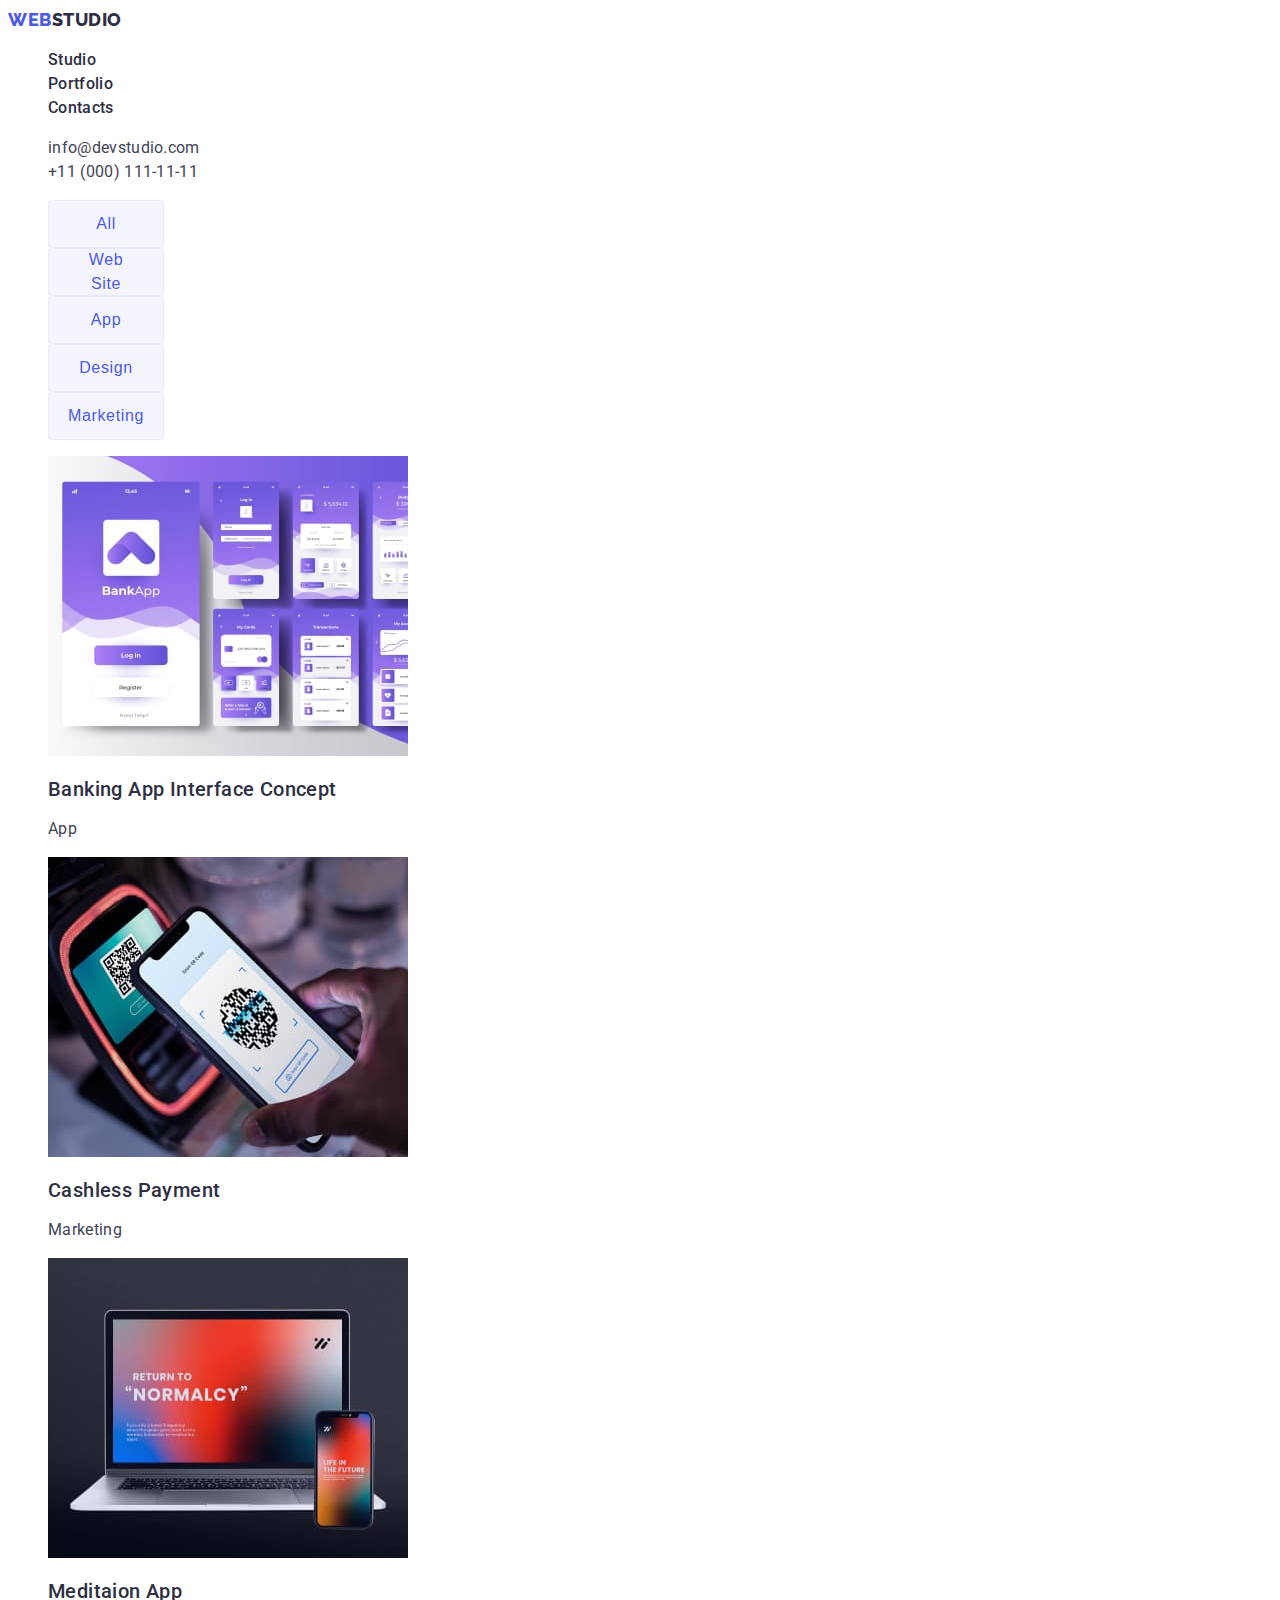
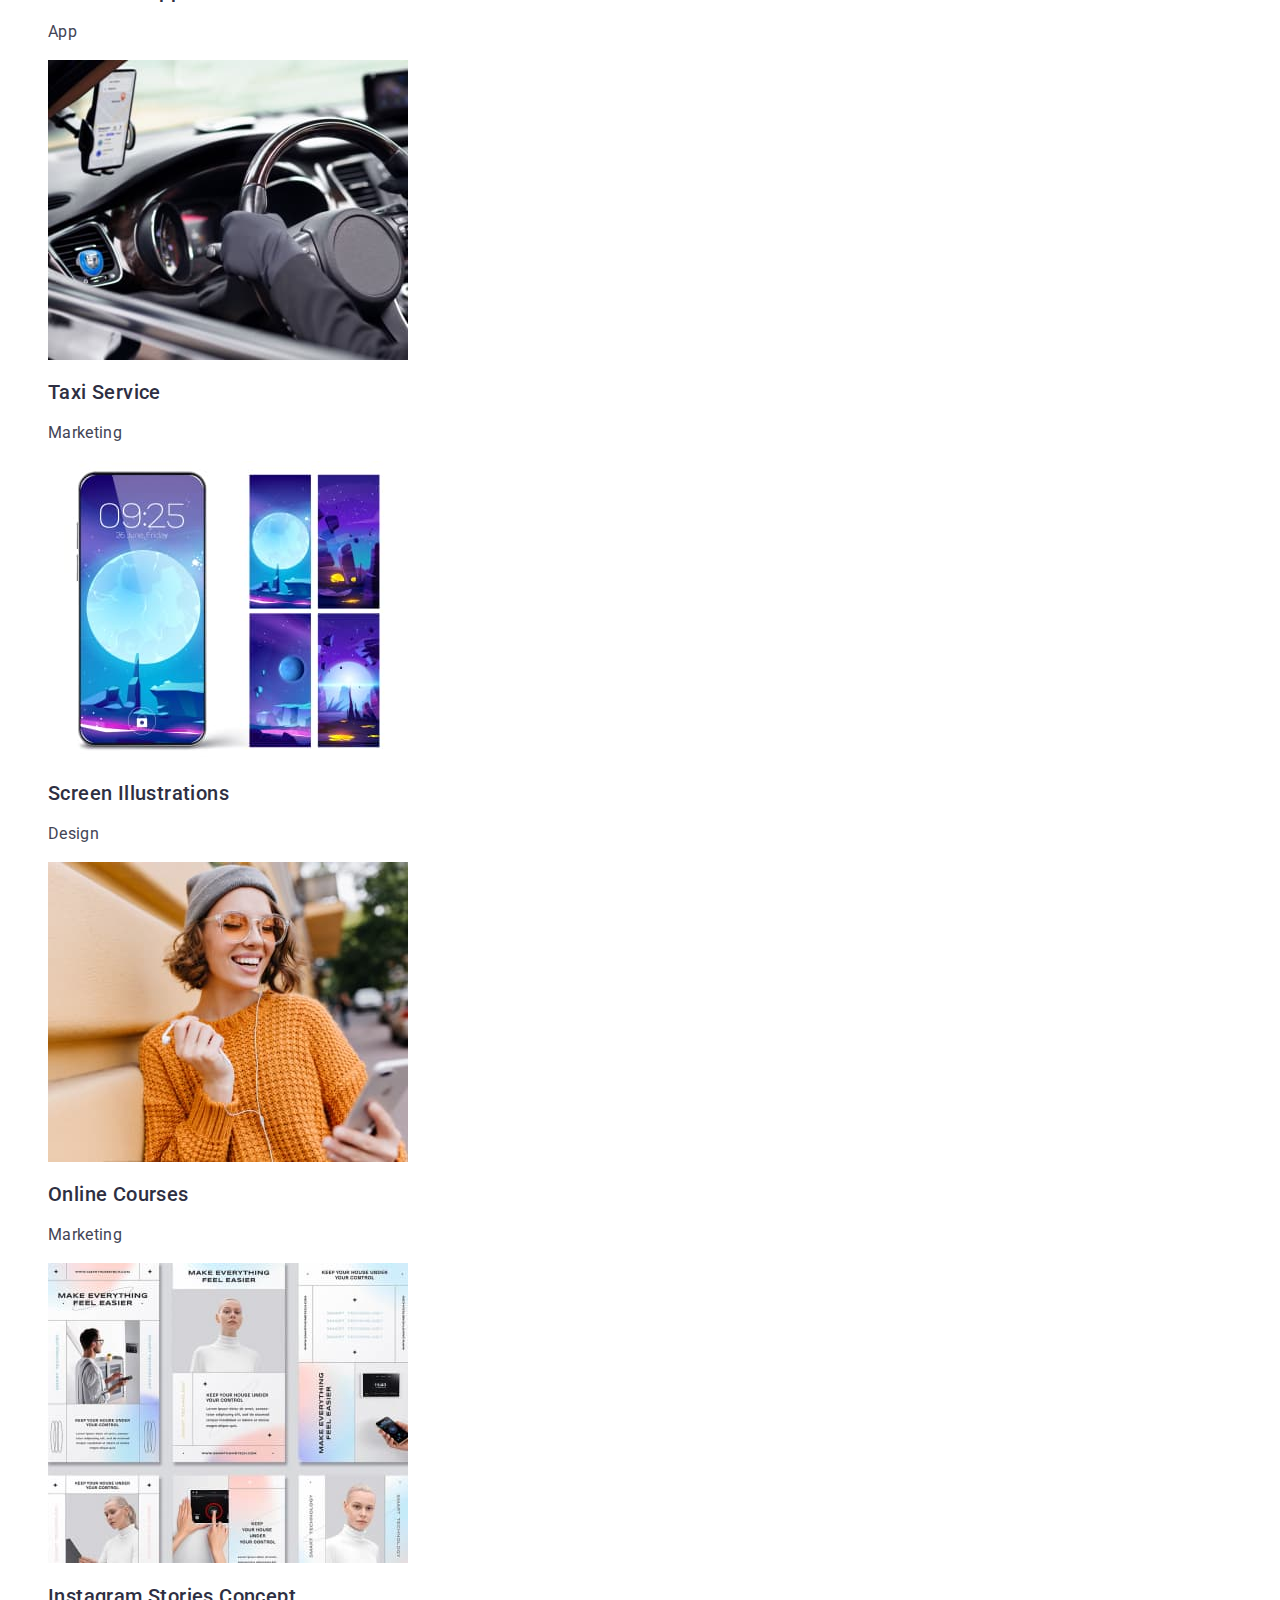
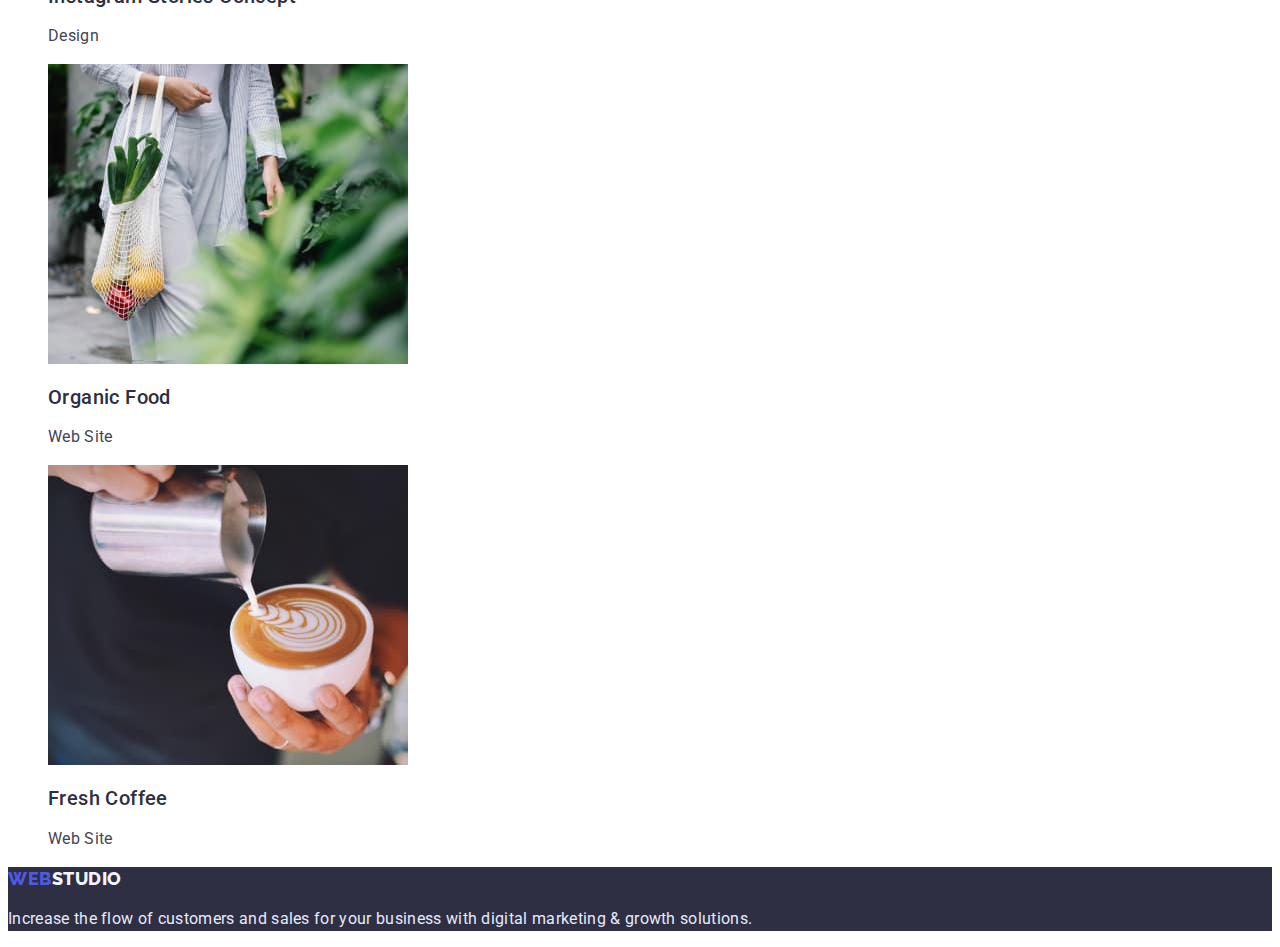
==== portfolio.html @ 29dc8c67 "Initial commit" ====
<!DOCTYPE html>
<html lang="en">
  <head>
    <meta charset="UTF-8" />
    <meta http-equiv="X-UA-Compatible" content="IE=edge" />
    <meta name="viewport" content="width=device-width, initial-scale=1.0" />
    <title>Document</title>
    <link rel="preconnect" href="https://fonts.googleapis.com" />
    <link rel="preconnect" href="https://fonts.gstatic.com" crossorigin />
    <link
      href="https://fonts.googleapis.com/css2?family=Raleway:wght@800&family=Roboto:wght@400;500;700;900&display=swap"
      rel="stylesheet"
    />
    <link rel="stylesheet" href="./css/styles.css" />
  </head>
  <body>
    <header class="header">
      <nav class="navigation">
        <a class="logo link" href="./index.html"
          ><span class="logo-web">Web</span
          ><span class="logo-studio">Studio</span>
        </a>
        <ul class="nav-list list">
          <li class="nav-list-item">
            <a class="nav-link link" href="./index.html">Studio</a>
          </li>
          <li class="nav-list-item">
            <a class="nav-link link" href="./portfolio.html">Portfolio</a>
          </li>
          <li class="nav-list-item">
            <a class="nav-link link" href="">Contacts</a>
          </li>
        </ul>
      </nav>
      <address class="address">
        <ul class="adress-list list">
          <li>
            <a class="adress-list-item link" href="mailto:info@devstudio.com"
              >info@devstudio.com</a
            >
          </li>
          <li>
            <a class="adress-list-item link" href="tel:+110001111111"
              >+11 (000) 111-11-11</a
            >
          </li>
        </ul>
      </address>
    </header>
    <main class="portfolio">
      <section class="portfolio-filters">
        <h1 class="portfolio-filters-title visually-hidden">Filters</h1>
        <ul class="portfolio-filters-list list">
          <li>
            <button class="portfolio-filters-btn" type="button">All</button>
          </li>
          <li>
            <button class="portfolio-filters-btn" type="button">
              Web Site
            </button>
          </li>
          <li>
            <button class="portfolio-filters-btn" type="button">App</button>
          </li>
          <li>
            <button class="portfolio-filters-btn" type="button">Design</button>
          </li>
          <li>
            <button class="portfolio-filters-btn" type="button">
              Marketing
            </button>
          </li>
        </ul>
        <ul class="portfolio-list list">
          <li class="portfolio-filters-item">
            <a class="portfolio-link link" href="">
              <img
                class="portfolio-img"
                src="./images/portfolio-img1.jpg"
                alt="Banking App"
                width="360"
              />
              <h2 class="portfolio-title">Banking App Interface Concept</h2>
              <p class="portfolio-text">App</p>
            </a>
          </li>
          <li class="portfolio-filters-item">
            <a class="portfolio-link link" href="">
              <img
                class="portfolio-img"
                src="./images/portfolio-img2.jpg"
                alt="Cashless Payment"
                width="360"
              />
              <h2 class="portfolio-title">Cashless Payment</h2>
              <p class="portfolio-text">Marketing</p>
            </a>
          </li>
          <li class="portfolio-filters-item">
            <a class="portfolio-link link" href="">
              <img
                class="portfolio-img"
                src="./images/portfolio-img3.jpg"
                alt="Meditaion App"
                width="360"
              />
              <h2 class="portfolio-title">Meditaion App</h2>
              <p class="portfolio-text">App</p>
            </a>
          </li>
          <li class="portfolio-filters-item">
            <a class="portfolio-link link" href="">
              <img
                class="portfolio-img"
                src="./images/portfolio-img4.jpg"
                alt="Taxi Service"
                width="360"
              />
              <h2 class="portfolio-title">Taxi Service</h2>
              <p class="portfolio-text">Marketing</p>
            </a>
          </li>
          <li class="portfolio-filters-item">
            <a class="portfolio-link link" href="">
              <img
                class="portfolio-img"
                src="./images/portfolio-img5.jpg"
                alt="Screen Illustrations"
                width="360"
              />
              <h2 class="portfolio-title">Screen Illustrations</h2>
              <p class="portfolio-text">Design</p>
            </a>
          </li>
          <li class="portfolio-filters-item">
            <a class="portfolio-link link" href="">
              <img
                class="portfolio-img"
                src="./images/portfolio-img6.jpg"
                alt="Online Courses"
                width="360"
              />
              <h2 class="portfolio-title">Online Courses</h2>
              <p class="portfolio-text">Marketing</p>
            </a>
          </li>
          <li class="portfolio-filters-item">
            <a class="portfolio-link link" href="">
              <img
                class="portfolio-img"
                src="./images/portfolio-img7.jpg"
                alt="Instagram Stories Concept"
                width="360"
              />
              <h2 class="portfolio-title">Instagram Stories Concept</h2>
              <p class="portfolio-text">Design</p>
            </a>
          </li>
          <li class="portfolio-filters-item">
            <a class="portfolio-link link" href="">
              <img
                class="portfolio-img"
                src="./images/portfolio-img8.jpg"
                alt="Organic Food"
                width="360"
              />
              <h2 class="portfolio-title">Organic Food</h2>
              <p class="portfolio-text">Web Site</p>
            </a>
          </li>
          <li class="portfolio-filters-item">
            <a class="portfolio-link link" href="">
              <img
                class="portfolio-img"
                src="./images/portfolio-img9.jpg"
                alt="Fresh Coffee"
                width="360"
              />
              <h2 class="portfolio-title">Fresh Coffee</h2>
              <p class="portfolio-text">Web Site</p>
            </a>
          </li>
        </ul>
      </section>
    </main>
    <footer class="footer">
      <a class="logo link" href="./index.html"
        ><span class="logo-web link">Web</span
        ><span class="logo-studio-footer link">Studio</span>
      </a>
      <p class="footer-text">
        Increase the flow of customers and sales for your business with digital
        marketing & growth solutions.
      </p>
    </footer>
  </body>
</html>
---- css/styles.css ----
/* ------------GENERAL STYLES--------------- */

:root {
    --primary-font: 'Roboto', sans-serif;
    --secondary-font: 'Raleway', sans-serif;
    --accent-color:#404BBF ;

}
body {
    font-family: var(--primary-font);
    color: #434455;
}
.list {
    list-style: none;
}

.link {
    text-decoration: none;
}

.visually-hidden {
    position: absolute;
    white-space: nowrap;
    width: 1px;
    height: 1px;
    overflow: hidden;
    border: 0;
    padding: 0;
    clip: rect(0 0 0 0);
    clip-path: inset(50%);
    margin: -1px;
}
.caption {
    font-weight: 700;
        font-size: 36px;
        line-height: 1.11;
        text-align: center;
        letter-spacing: 0.02em;
        text-transform: capitalize;
        color: #2E2F42;
}
/* --------------------HEADER-------------- */
.header {}

.navigation {}

.logo {
    font-family: var(--secondary-font);
        font-weight: 800;
        font-size: 18px;
        line-height: 1.33;
        display: flex;
        align-items: center;
        letter-spacing: 0.03em;
        text-transform: uppercase;
}

.logo-web {
        color: #4D5AE5;
}
.logo-studio {
        color: #2E2F42;
}

.nav-list {}

.nav-link {
        font-weight: 500;
        font-size: 16px;
        line-height: 1.5;
        letter-spacing: 0.02em;
        color: #2E2F42;
}
.nav-link:is(:hover, :focus) {
    color: var(--accent-color);
}

.address{
    font-style: normal;
}

.adress-list-item:is(:hover, :focus) {
    color: var(--accent-color);
}

.adress-list-item {
    font-weight: 400;
        font-size: 16px;
        line-height: 1.5;
        letter-spacing: 0.02em;
        color: #434455;
}

/* -----------------------HERO----------------------- */
.hero {
    background: #2E2F42;
}

.hero-title {
    font-weight: 700;
    font-size: 56px;
    line-height: 1.07;
    text-align: center;
    letter-spacing: 0.02em;
    color: #FFFFFF;
}

.hero-btn {
    border: none;
    font-family: var(--primary-font);
    font-weight: 500;
        font-size: 16px;
        line-height: 1.5;
        display: flex;
        align-items: center;
        letter-spacing: 0.04em;
        color: #FFFFFF;
            background: #4D5AE5;
            box-shadow: 0px 4px 4px rgba(0, 0, 0, 0.15);
            border-radius: 4px;
}
.hero-btn:is(:hover, :focus) {
    background: var(--accent-color);
    box-shadow: 0px 4px 4px rgba(0, 0, 0, 0.15);
    border-radius: 4px;
    cursor: pointer;
}

/* ---------------------------MAIN BODY------------------ */  

.describe {}

.describe-caption {}

.describe-title {
    font-weight: 500;
        font-size: 20px;
        line-height: 1.2;
        letter-spacing: 0.02em;
        color: #2E2F42;
}

.describe-list {}

.describe-list-item {}

.describe-text {
    font-weight: 400;
        font-size: 16px;
        line-height: 1.5;
        letter-spacing: 0.02em;
        color: #434455;
}
.about {}

.about-list {}

.list {}

.about-item {}

.about-img {}

.about-img:is(:hover, :focus) {
    cursor: pointer;
}

.team {}

.team-list {}

.list {}

.team-list-item {}

.team-img {}

.team-name {
    font-weight: 500;
    font-size: 20px;
    line-height: 1.2;
    text-align: center;
    letter-spacing: 0.02em;
    color: #2E2F42;
}

.team-position {
    font-weight: 400;
        font-size: 16px;
        line-height: 1.5;
        text-align: center;
        letter-spacing: 0.02em;
        color: #434455;
}
/* --------------------PORTFOLIO BODY-------------- */
.portfolio {}

.portfolio-filters {}

.portfolio-filters-title {}

.portfolio-filters-list {}

.portfolio-filters-btn {
    font-weight: 500;
        font-size: 16px;
        line-height: 1.5;
        display: flex;
        align-items: center;
        text-align: center;
        letter-spacing: 0.04em;
        color: #4D5AE5;
        display: flex;
            flex-direction: row;
            justify-content: center;
            align-items: center;
            padding: 12px 24px;
            width: 116px;
            height: 48px;
            background: #F4F4FD;
            border: 1px solid #E7E9FC;
            border-radius: 4px;
}
.portfolio-filters-btn:is(:hover, :focus) {
        align-items: flex-start;
        color: #FFFFFF;
        background: var(--accent-color);
        box-shadow: 0px 3px 1px rgba(0, 0, 0, 0.1), 0px 2px 1px rgba(0, 0, 0, 0.08), 0px 2px 2px rgba(0, 0, 0, 0.12);
}
    
.portfolio-list {}

.portfolio-filters-item {}

.portfolio-link {}

.portfolio-img {}

.portfolio-img:is(:hover, :focus) {
    cursor: pointer;
}

.portfolio-title {
    font-weight: 500;
        font-size: 20px;
        line-height: 1.2;
        letter-spacing: 0.02em;
        color: #2E2F42;
}

.portfolio-text {
        font-size: 16px;
        line-height: 1.5;
        letter-spacing: 0.02em;
        color: #434455;
}


/* -----------------FOOTER------------------------ */

.footer {
    background: #2E2F42;
}

.logo-studio-footer {
    color: #F4F4FD;
}

.footer-text {
        font-size: 16px;
        line-height: 1.5;
        letter-spacing: 0.02em;
        color: #E7E9FC;
}
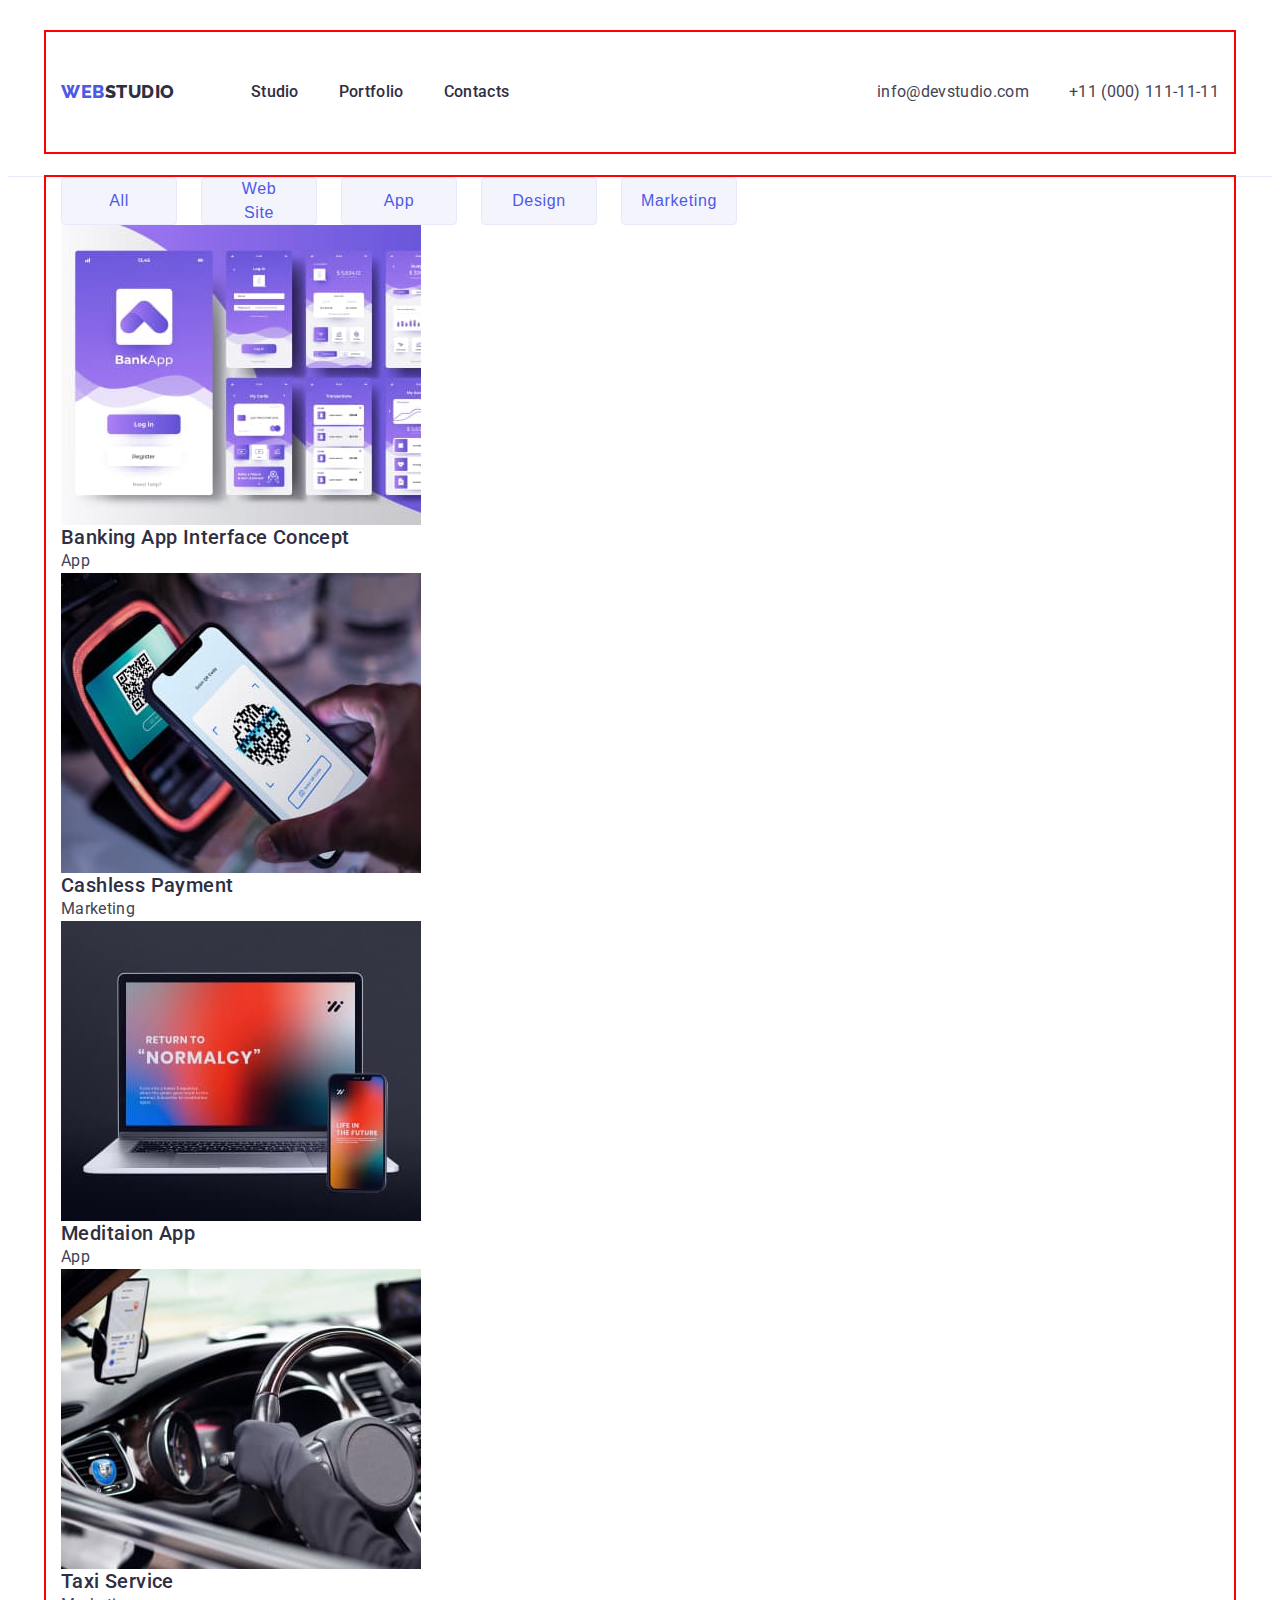
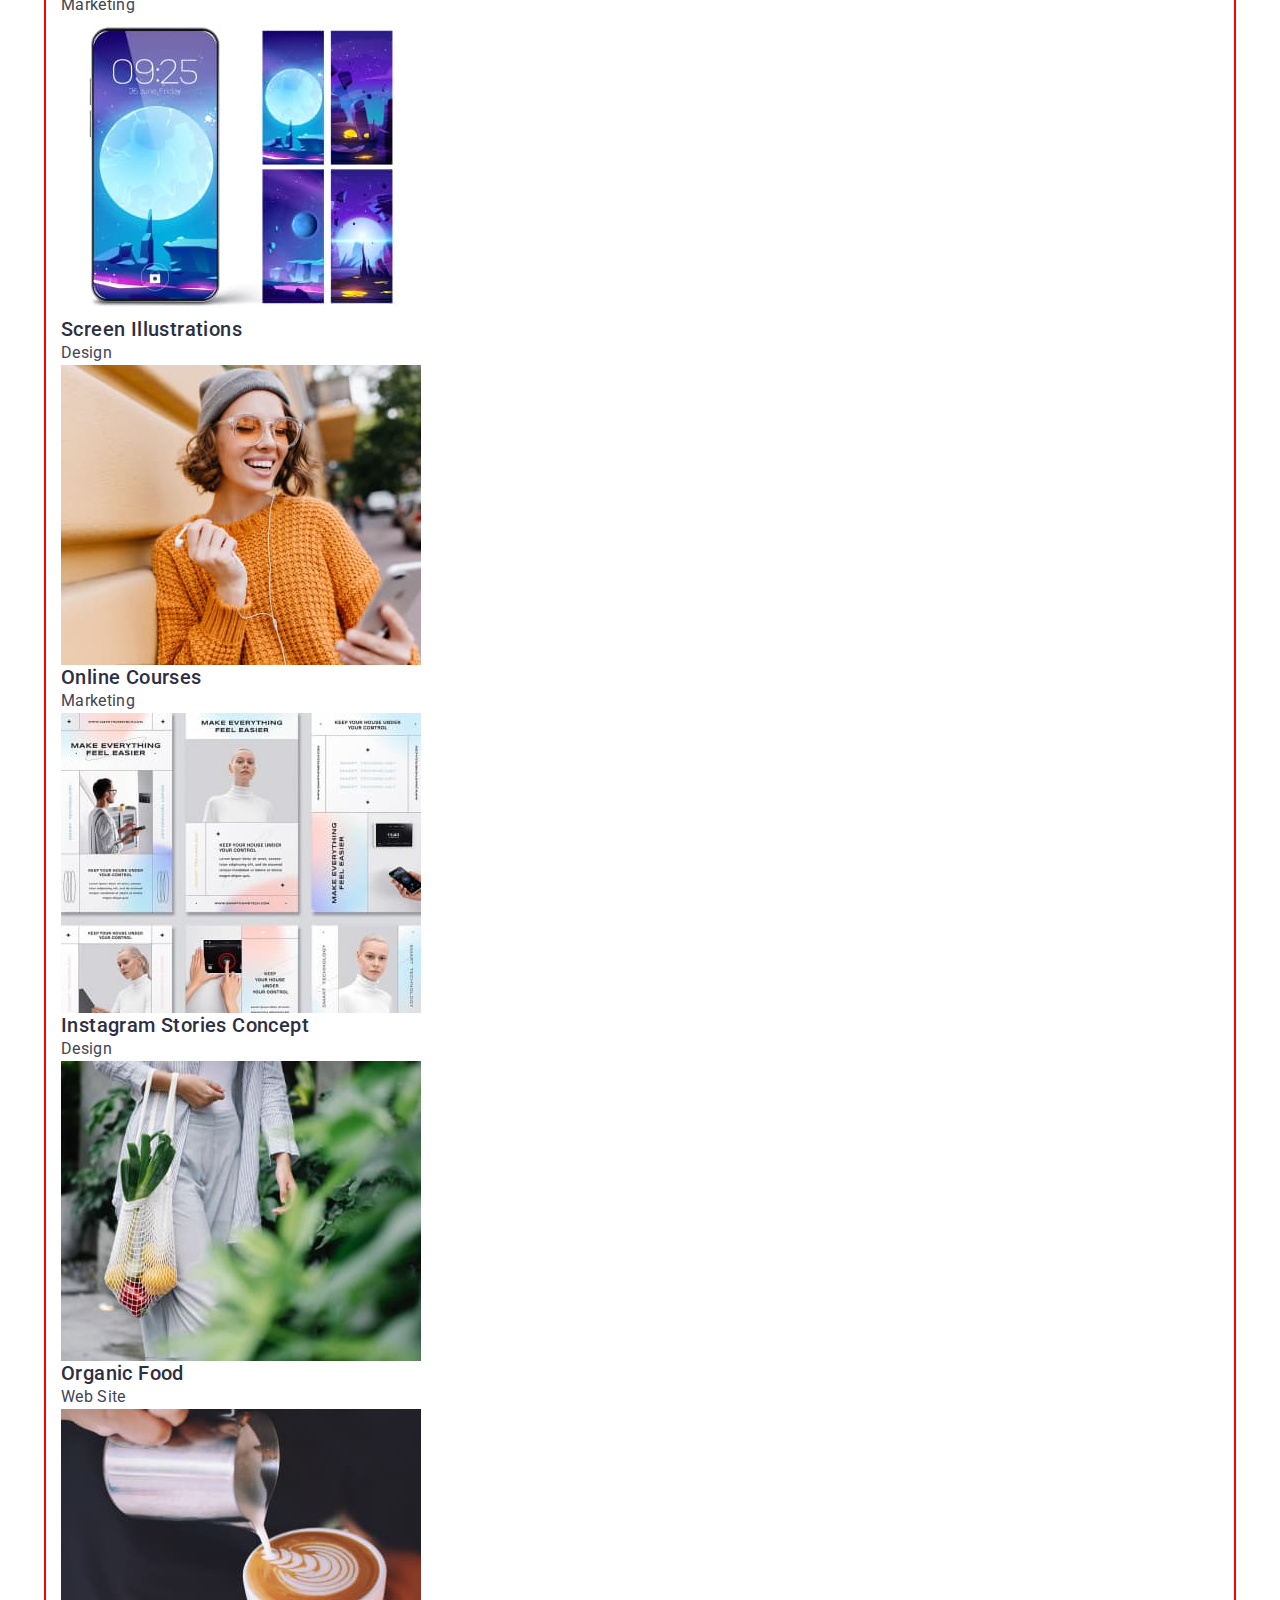
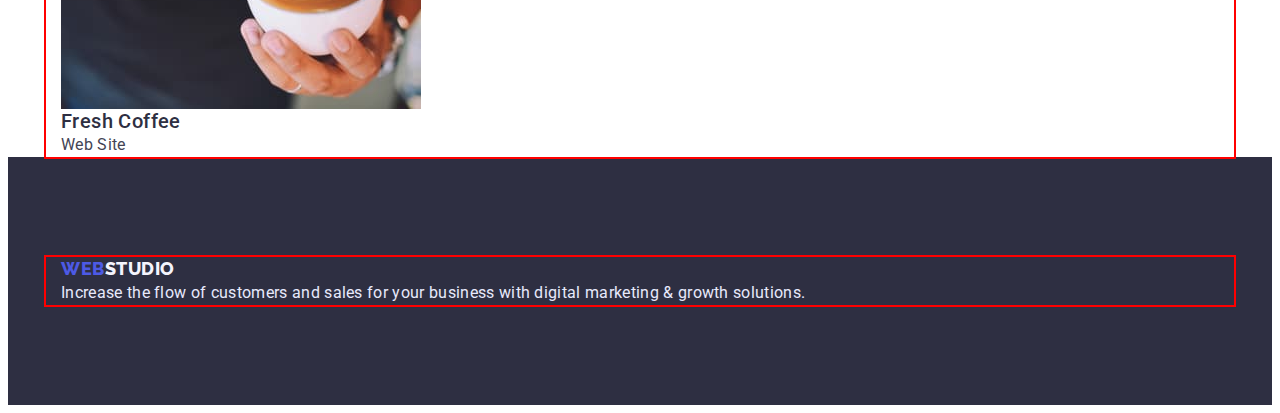
==== commit ba2d374c: "hm3" ====
--- a/portfolio.html
+++ b/portfolio.html
@@ -11,187 +11,202 @@
       href="https://fonts.googleapis.com/css2?family=Raleway:wght@800&family=Roboto:wght@400;500;700;900&display=swap"
       rel="stylesheet"
     />
+    <link
+      rel="stylesheet"
+      href="https://cdnjs.cloudflare.com/ajax/libs/modern-normalize/1.1.0/modern-normalize.min.css"
+      integrity="sha512-wpPYUAdjBVSE4KJnH1VR1HeZfpl1ub8YT/NKx4PuQ5NmX2tKuGu6U/JRp5y+Y8XG2tV+wKQpNHVUX03MfMFn9Q=="
+      crossorigin="anonymous"
+      referrerpolicy="no-referrer"
+    />
     <link rel="stylesheet" href="./css/styles.css" />
   </head>
   <body>
     <header class="header">
-      <nav class="navigation">
-        <a class="logo link" href="./index.html"
-          ><span class="logo-web">Web</span
-          ><span class="logo-studio">Studio</span>
-        </a>
-        <ul class="nav-list list">
-          <li class="nav-list-item">
-            <a class="nav-link link" href="./index.html">Studio</a>
-          </li>
-          <li class="nav-list-item">
-            <a class="nav-link link" href="./portfolio.html">Portfolio</a>
-          </li>
-          <li class="nav-list-item">
-            <a class="nav-link link" href="">Contacts</a>
-          </li>
-        </ul>
-      </nav>
-      <address class="address">
-        <ul class="adress-list list">
-          <li>
-            <a class="adress-list-item link" href="mailto:info@devstudio.com"
-              >info@devstudio.com</a
-            >
-          </li>
-          <li>
-            <a class="adress-list-item link" href="tel:+110001111111"
-              >+11 (000) 111-11-11</a
-            >
-          </li>
-        </ul>
-      </address>
+      <div class="container main-nav">
+        <nav class="navigation">
+          <a class="logo link" href="./index.html"
+            ><span class="logo-web">Web</span
+            ><span class="logo-studio">Studio</span>
+          </a>
+          <ul class="nav-list list">
+            <li class="nav-list-item">
+              <a class="nav-link link" href="./index.html">Studio</a>
+            </li>
+            <li class="nav-list-item">
+              <a class="nav-link link" href="./portfolio.html">Portfolio</a>
+            </li>
+            <li class="nav-list-item">
+              <a class="nav-link link" href="">Contacts</a>
+            </li>
+          </ul>
+        </nav>
+        <address class="address">
+          <ul class="adress-list list">
+            <li class="adress-list-item">
+              <a class="adress-list-link link" href="mailto:info@devstudio.com"
+                >info@devstudio.com</a
+              >
+            </li>
+            <li class="adress-list-item">
+              <a class="adress-list-link link" href="tel:+110001111111"
+                >+11 (000) 111-11-11</a
+              >
+            </li>
+          </ul>
+        </address>
+      </div>
     </header>
     <main class="portfolio">
       <section class="portfolio-filters">
-        <h1 class="portfolio-filters-title visually-hidden">Filters</h1>
-        <ul class="portfolio-filters-list list">
-          <li>
-            <button class="portfolio-filters-btn" type="button">All</button>
-          </li>
-          <li>
-            <button class="portfolio-filters-btn" type="button">
-              Web Site
-            </button>
-          </li>
-          <li>
-            <button class="portfolio-filters-btn" type="button">App</button>
-          </li>
-          <li>
-            <button class="portfolio-filters-btn" type="button">Design</button>
-          </li>
-          <li>
-            <button class="portfolio-filters-btn" type="button">
-              Marketing
-            </button>
-          </li>
-        </ul>
-        <ul class="portfolio-list list">
-          <li class="portfolio-filters-item">
-            <a class="portfolio-link link" href="">
-              <img
-                class="portfolio-img"
-                src="./images/portfolio-img1.jpg"
-                alt="Banking App"
-                width="360"
-              />
-              <h2 class="portfolio-title">Banking App Interface Concept</h2>
-              <p class="portfolio-text">App</p>
-            </a>
-          </li>
-          <li class="portfolio-filters-item">
-            <a class="portfolio-link link" href="">
-              <img
-                class="portfolio-img"
-                src="./images/portfolio-img2.jpg"
-                alt="Cashless Payment"
-                width="360"
-              />
-              <h2 class="portfolio-title">Cashless Payment</h2>
-              <p class="portfolio-text">Marketing</p>
-            </a>
-          </li>
-          <li class="portfolio-filters-item">
-            <a class="portfolio-link link" href="">
-              <img
-                class="portfolio-img"
-                src="./images/portfolio-img3.jpg"
-                alt="Meditaion App"
-                width="360"
-              />
-              <h2 class="portfolio-title">Meditaion App</h2>
-              <p class="portfolio-text">App</p>
-            </a>
-          </li>
-          <li class="portfolio-filters-item">
-            <a class="portfolio-link link" href="">
-              <img
-                class="portfolio-img"
-                src="./images/portfolio-img4.jpg"
-                alt="Taxi Service"
-                width="360"
-              />
-              <h2 class="portfolio-title">Taxi Service</h2>
-              <p class="portfolio-text">Marketing</p>
-            </a>
-          </li>
-          <li class="portfolio-filters-item">
-            <a class="portfolio-link link" href="">
-              <img
-                class="portfolio-img"
-                src="./images/portfolio-img5.jpg"
-                alt="Screen Illustrations"
-                width="360"
-              />
-              <h2 class="portfolio-title">Screen Illustrations</h2>
-              <p class="portfolio-text">Design</p>
-            </a>
-          </li>
-          <li class="portfolio-filters-item">
-            <a class="portfolio-link link" href="">
-              <img
-                class="portfolio-img"
-                src="./images/portfolio-img6.jpg"
-                alt="Online Courses"
-                width="360"
-              />
-              <h2 class="portfolio-title">Online Courses</h2>
-              <p class="portfolio-text">Marketing</p>
-            </a>
-          </li>
-          <li class="portfolio-filters-item">
-            <a class="portfolio-link link" href="">
-              <img
-                class="portfolio-img"
-                src="./images/portfolio-img7.jpg"
-                alt="Instagram Stories Concept"
-                width="360"
-              />
-              <h2 class="portfolio-title">Instagram Stories Concept</h2>
-              <p class="portfolio-text">Design</p>
-            </a>
-          </li>
-          <li class="portfolio-filters-item">
-            <a class="portfolio-link link" href="">
-              <img
-                class="portfolio-img"
-                src="./images/portfolio-img8.jpg"
-                alt="Organic Food"
-                width="360"
-              />
-              <h2 class="portfolio-title">Organic Food</h2>
-              <p class="portfolio-text">Web Site</p>
-            </a>
-          </li>
-          <li class="portfolio-filters-item">
-            <a class="portfolio-link link" href="">
-              <img
-                class="portfolio-img"
-                src="./images/portfolio-img9.jpg"
-                alt="Fresh Coffee"
-                width="360"
-              />
-              <h2 class="portfolio-title">Fresh Coffee</h2>
-              <p class="portfolio-text">Web Site</p>
-            </a>
-          </li>
-        </ul>
+        <div class="container">
+          <h1 class="portfolio-filters-title visually-hidden">Filters</h1>
+          <ul class="portfolio-filters-list list">
+            <li>
+              <button class="portfolio-filters-btn" type="button">All</button>
+            </li>
+            <li>
+              <button class="portfolio-filters-btn" type="button">
+                Web Site
+              </button>
+            </li>
+            <li>
+              <button class="portfolio-filters-btn" type="button">App</button>
+            </li>
+            <li>
+              <button class="portfolio-filters-btn" type="button">
+                Design
+              </button>
+            </li>
+            <li>
+              <button class="portfolio-filters-btn" type="button">
+                Marketing
+              </button>
+            </li>
+          </ul>
+          <ul class="portfolio-list list">
+            <li class="portfolio-filters-item">
+              <a class="portfolio-link link" href="">
+                <img
+                  class="portfolio-img"
+                  src="./images/portfolio-img1.jpg"
+                  alt="Banking App"
+                  width="360"
+                />
+                <h2 class="portfolio-title">Banking App Interface Concept</h2>
+                <p class="portfolio-text">App</p>
+              </a>
+            </li>
+            <li class="portfolio-filters-item">
+              <a class="portfolio-link link" href="">
+                <img
+                  class="portfolio-img"
+                  src="./images/portfolio-img2.jpg"
+                  alt="Cashless Payment"
+                  width="360"
+                />
+                <h2 class="portfolio-title">Cashless Payment</h2>
+                <p class="portfolio-text">Marketing</p>
+              </a>
+            </li>
+            <li class="portfolio-filters-item">
+              <a class="portfolio-link link" href="">
+                <img
+                  class="portfolio-img"
+                  src="./images/portfolio-img3.jpg"
+                  alt="Meditaion App"
+                  width="360"
+                />
+                <h2 class="portfolio-title">Meditaion App</h2>
+                <p class="portfolio-text">App</p>
+              </a>
+            </li>
+            <li class="portfolio-filters-item">
+              <a class="portfolio-link link" href="">
+                <img
+                  class="portfolio-img"
+                  src="./images/portfolio-img4.jpg"
+                  alt="Taxi Service"
+                  width="360"
+                />
+                <h2 class="portfolio-title">Taxi Service</h2>
+                <p class="portfolio-text">Marketing</p>
+              </a>
+            </li>
+            <li class="portfolio-filters-item">
+              <a class="portfolio-link link" href="">
+                <img
+                  class="portfolio-img"
+                  src="./images/portfolio-img5.jpg"
+                  alt="Screen Illustrations"
+                  width="360"
+                />
+                <h2 class="portfolio-title">Screen Illustrations</h2>
+                <p class="portfolio-text">Design</p>
+              </a>
+            </li>
+            <li class="portfolio-filters-item">
+              <a class="portfolio-link link" href="">
+                <img
+                  class="portfolio-img"
+                  src="./images/portfolio-img6.jpg"
+                  alt="Online Courses"
+                  width="360"
+                />
+                <h2 class="portfolio-title">Online Courses</h2>
+                <p class="portfolio-text">Marketing</p>
+              </a>
+            </li>
+            <li class="portfolio-filters-item">
+              <a class="portfolio-link link" href="">
+                <img
+                  class="portfolio-img"
+                  src="./images/portfolio-img7.jpg"
+                  alt="Instagram Stories Concept"
+                  width="360"
+                />
+                <h2 class="portfolio-title">Instagram Stories Concept</h2>
+                <p class="portfolio-text">Design</p>
+              </a>
+            </li>
+            <li class="portfolio-filters-item">
+              <a class="portfolio-link link" href="">
+                <img
+                  class="portfolio-img"
+                  src="./images/portfolio-img8.jpg"
+                  alt="Organic Food"
+                  width="360"
+                />
+                <h2 class="portfolio-title">Organic Food</h2>
+                <p class="portfolio-text">Web Site</p>
+              </a>
+            </li>
+            <li class="portfolio-filters-item">
+              <a class="portfolio-link link" href="">
+                <img
+                  class="portfolio-img"
+                  src="./images/portfolio-img9.jpg"
+                  alt="Fresh Coffee"
+                  width="360"
+                />
+                <h2 class="portfolio-title">Fresh Coffee</h2>
+                <p class="portfolio-text">Web Site</p>
+              </a>
+            </li>
+          </ul>
+        </div>
       </section>
     </main>
     <footer class="footer">
-      <a class="logo link" href="./index.html"
-        ><span class="logo-web link">Web</span
-        ><span class="logo-studio-footer link">Studio</span>
-      </a>
-      <p class="footer-text">
-        Increase the flow of customers and sales for your business with digital
-        marketing & growth solutions.
-      </p>
+      <div class="container">
+        <a class="logo link" href="./index.html"
+          ><span class="logo-web link">Web</span
+          ><span class="logo-studio-footer link">Studio</span>
+        </a>
+        <p class="footer-text">
+          Increase the flow of customers and sales for your business with
+          digital marketing & growth solutions.
+        </p>
+      </div>
     </footer>
   </body>
 </html>
--- a/css/styles.css
+++ b/css/styles.css
@@ -4,12 +4,32 @@
     --primary-font: 'Roboto', sans-serif;
     --secondary-font: 'Raleway', sans-serif;
     --accent-color:#404BBF ;
-
-}
+    --main-color:#434455;
+}
+
+p ,h1,h2,h3,h4,h5,h6 {
+    margin: 0;
+}
+
+ul {
+    margin: 0;
+    padding-left: 0;
+}
+
 body {
     font-family: var(--primary-font);
-    color: #434455;
-}
+    color: var(--main-color)
+}
+
+.container {
+    width: 100%;
+    max-width: 1158px;
+    padding-left: 15px;
+    padding-right: 15px;
+    margin: 0 auto;
+    outline: 2px solid red;
+}
+
 .list {
     list-style: none;
 }
@@ -32,27 +52,51 @@
 }
 .caption {
     font-weight: 700;
-        font-size: 36px;
-        line-height: 1.11;
-        text-align: center;
-        letter-spacing: 0.02em;
-        text-transform: capitalize;
-        color: #2E2F42;
-}
+    font-size: 36px;
+    margin-bottom: 72px;
+    line-height: 1.11;
+    text-align: center;
+    letter-spacing: 0.02em;
+    text-transform: capitalize;
+    color: #2E2F42;
+}
+
+img {
+    display: block;
+    max-width: 100%;
+    height: auto;
+}
+
+.section {
+    padding-top: 120px;
+    padding-bottom: 120px;
+}
+
 /* --------------------HEADER-------------- */
-.header {}
-
-.navigation {}
+.header {
+    padding-top: 24px;
+    padding-bottom: 24px;
+    border-bottom: 1px solid #E7E9FC;
+}
+
+ .main-nav {
+    display: flex;
+    align-items: center;
+ }
+
+.navigation {
+    display: flex;
+}
 
 .logo {
     font-family: var(--secondary-font);
-        font-weight: 800;
-        font-size: 18px;
-        line-height: 1.33;
-        display: flex;
-        align-items: center;
-        letter-spacing: 0.03em;
-        text-transform: uppercase;
+    font-weight: 800;
+    font-size: 18px;
+    line-height: 1.33;
+    display: flex;
+    align-items: center;
+    letter-spacing: 0.03em;
+    text-transform: uppercase;
 }
 
 .logo-web {
@@ -62,14 +106,27 @@
         color: #2E2F42;
 }
 
-.nav-list {}
+.nav-list {
+    display: flex;
+    margin-left: 76px;
+}
+
+.nav-list-item {
+    padding: 24px 0;
+}
+
+.nav-list-item:not(:last-child) {
+    margin-right: 40px;
+}
 
 .nav-link {
-        font-weight: 500;
-        font-size: 16px;
-        line-height: 1.5;
-        letter-spacing: 0.02em;
-        color: #2E2F42;
+    display: block;
+    padding: 24px 0;
+    font-weight: 500;
+    font-size: 16px;   
+    line-height: 1.5;
+    letter-spacing: 0.02em;
+    color: #2E2F42;
 }
 .nav-link:is(:hover, :focus) {
     color: var(--accent-color);
@@ -77,23 +134,37 @@
 
 .address{
     font-style: normal;
-}
-
-.adress-list-item:is(:hover, :focus) {
+    margin-left: auto;
+}
+
+.adress-list {
+    display: flex;
+}
+
+.adress-list-link:is(:hover, :focus) {
     color: var(--accent-color);
 }
 
-.adress-list-item {
+.adress-list-item:not(:last-child) {
+    margin-right: 40px;
+}
+
+.adress-list-link {
+    display: block;
     font-weight: 400;
-        font-size: 16px;
-        line-height: 1.5;
-        letter-spacing: 0.02em;
-        color: #434455;
+    font-size: 16px;
+    line-height: 1.5;
+    padding: 24px 0;
+    letter-spacing: 0.02em;
+    color: var(--main-color)
 }
 
 /* -----------------------HERO----------------------- */
 .hero {
+    padding-top: 188px;
+    padding-bottom: 188px;
     background: #2E2F42;
+    text-align: center;
 }
 
 .hero-title {
@@ -101,23 +172,27 @@
     font-size: 56px;
     line-height: 1.07;
     text-align: center;
+    margin-bottom: 48px;
     letter-spacing: 0.02em;
     color: #FFFFFF;
 }
 
 .hero-btn {
+    display: inline-block;
     border: none;
     font-family: var(--primary-font);
     font-weight: 500;
-        font-size: 16px;
-        line-height: 1.5;
-        display: flex;
-        align-items: center;
-        letter-spacing: 0.04em;
-        color: #FFFFFF;
-            background: #4D5AE5;
-            box-shadow: 0px 4px 4px rgba(0, 0, 0, 0.15);
-            border-radius: 4px;
+    font-size: 16px;
+    width: 169px;
+    height: 56px;
+    padding: 16px 32px;
+    line-height: 1.5;
+    align-items: center;
+    letter-spacing: 0.04em;
+    color: #FFFFFF;
+    background: #4D5AE5;
+    box-shadow: 0px 4px 4px rgba(0, 0, 0, 0.15);
+    border-radius: 4px;
 }
 .hero-btn:is(:hover, :focus) {
     background: var(--accent-color);
@@ -134,24 +209,32 @@
 
 .describe-title {
     font-weight: 500;
-        font-size: 20px;
-        line-height: 1.2;
-        letter-spacing: 0.02em;
-        color: #2E2F42;
-}
-
-.describe-list {}
+    font-size: 20px;
+    line-height: 1.2;
+    letter-spacing: 0.02em;
+    margin-bottom: 8px;
+    color: #2E2F42;
+}
+
+.describe-list {
+    display: flex;
+}
 
 .describe-list-item {}
 
 .describe-text {
     font-weight: 400;
-        font-size: 16px;
-        line-height: 1.5;
-        letter-spacing: 0.02em;
-        color: #434455;
-}
-.about {}
+    font-size: 16px;
+    line-height: 1.5;
+    letter-spacing: 0.02em;
+    color: var(--main-color)
+}
+
+.describe-text:not(:last-child) {
+    padding-right: 24px;
+}
+.about {
+}
 
 .about-list {}
 
@@ -186,11 +269,11 @@
 
 .team-position {
     font-weight: 400;
-        font-size: 16px;
-        line-height: 1.5;
-        text-align: center;
-        letter-spacing: 0.02em;
-        color: #434455;
+    font-size: 16px;
+    line-height: 1.5;
+    text-align: center;
+    letter-spacing: 0.02em;
+    color: var(--main-color)
 }
 /* --------------------PORTFOLIO BODY-------------- */
 .portfolio {}
@@ -199,7 +282,13 @@
 
 .portfolio-filters-title {}
 
-.portfolio-filters-list {}
+.portfolio-filters-list {
+    display: flex;
+    flex-direction: row;
+    align-items: flex-start;
+    padding: 0px;
+    gap: 24px;
+}
 
 .portfolio-filters-btn {
     font-weight: 500;
@@ -252,14 +341,16 @@
         font-size: 16px;
         line-height: 1.5;
         letter-spacing: 0.02em;
-        color: #434455;
+        color: var(--main-color)
 }
 
 
 /* -----------------FOOTER------------------------ */
 
 .footer {
-    background: #2E2F42;
+    padding-top: 100px;
+    padding-bottom: 100px;
+    background: #2E2F42 ;
 }
 
 .logo-studio-footer {
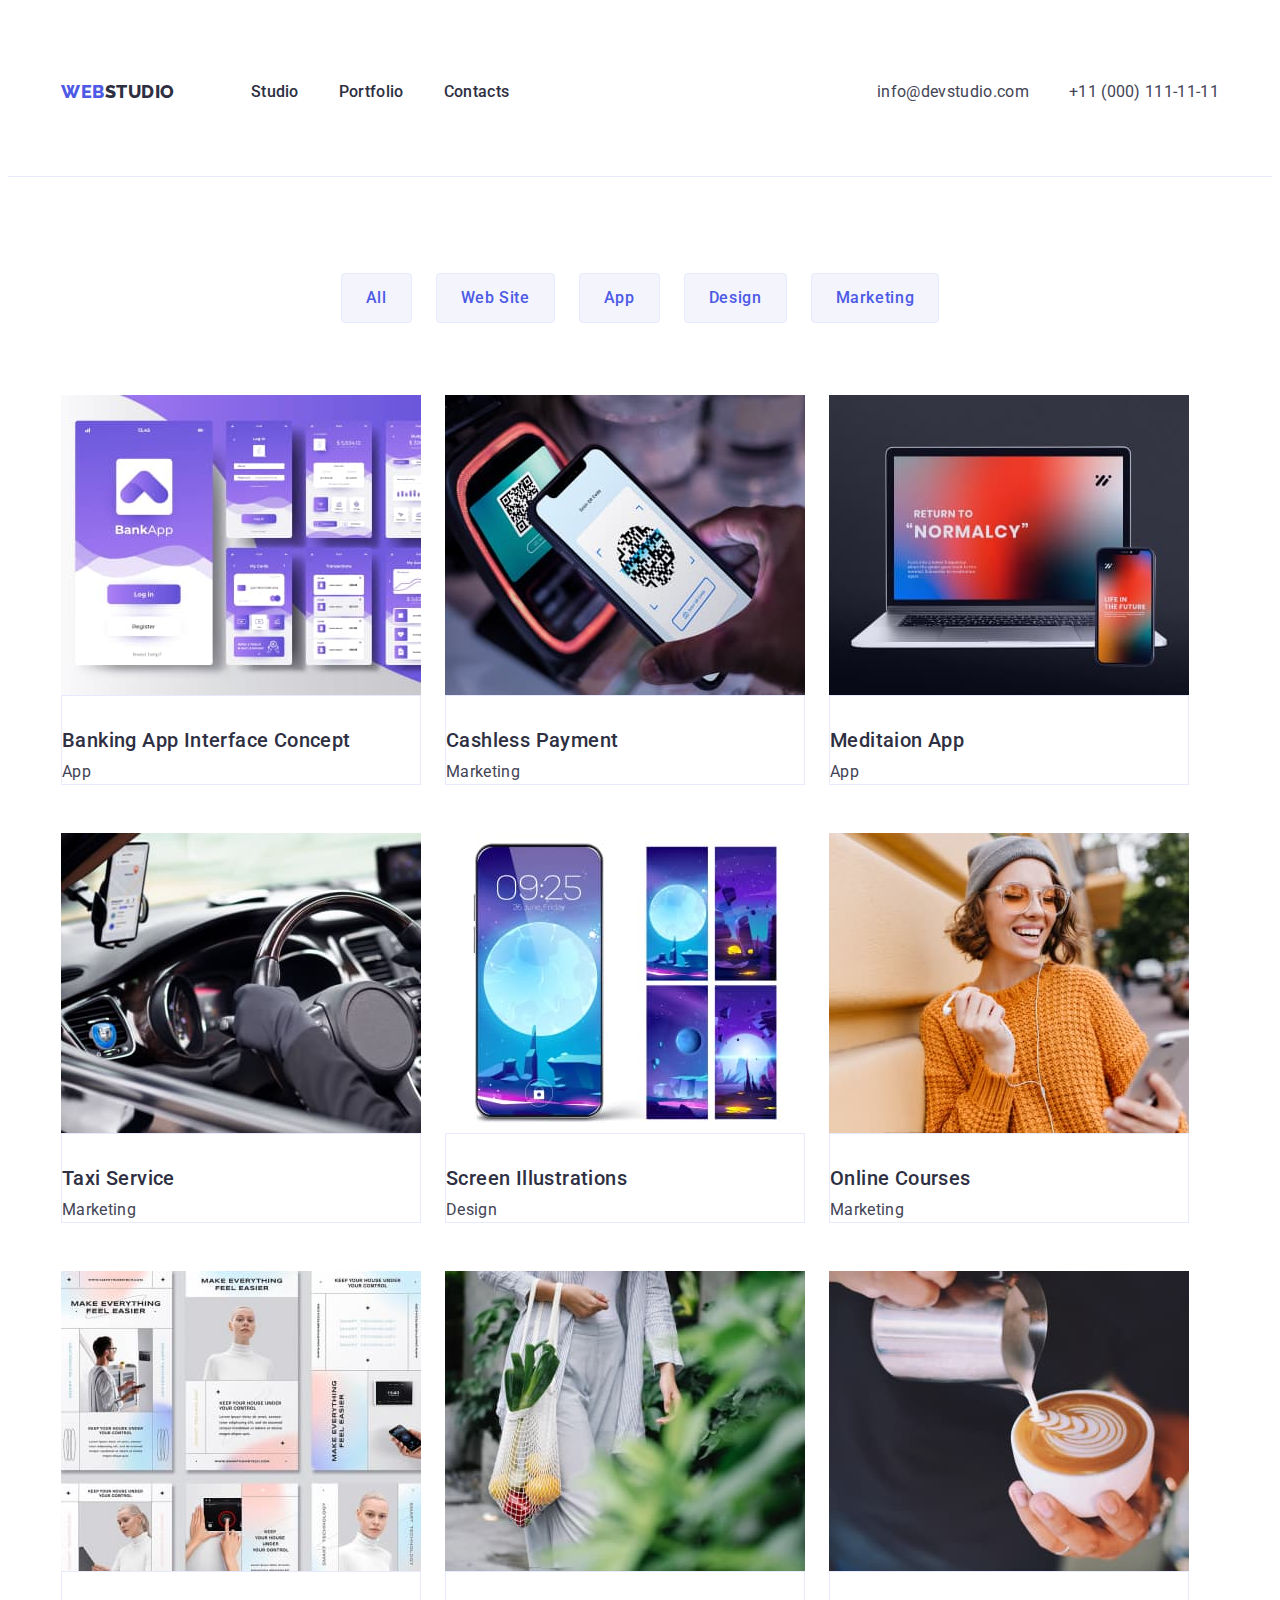
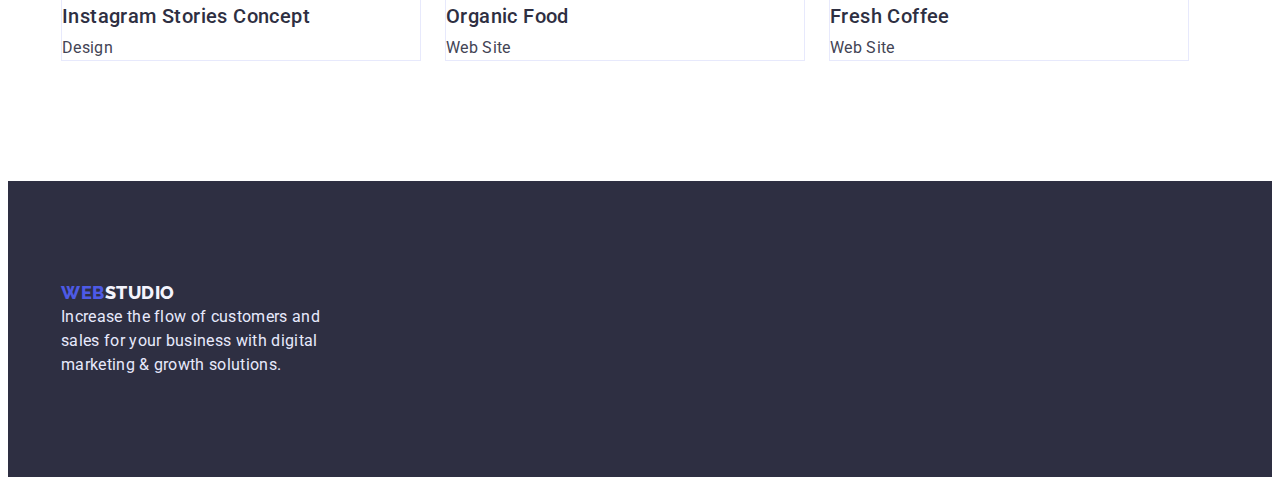
==== commit 2b58b389: "add" ====
--- a/portfolio.html
+++ b/portfolio.html
@@ -92,8 +92,10 @@
                   alt="Banking App"
                   width="360"
                 />
-                <h2 class="portfolio-title">Banking App Interface Concept</h2>
-                <p class="portfolio-text">App</p>
+                <div class="portfolio-img-desc">
+                  <h2 class="portfolio-title">Banking App Interface Concept</h2>
+                  <p class="portfolio-text">App</p>
+                </div>
               </a>
             </li>
             <li class="portfolio-filters-item">
@@ -104,8 +106,10 @@
                   alt="Cashless Payment"
                   width="360"
                 />
-                <h2 class="portfolio-title">Cashless Payment</h2>
-                <p class="portfolio-text">Marketing</p>
+                <div class="portfolio-img-desc">
+                  <h2 class="portfolio-title">Cashless Payment</h2>
+                  <p class="portfolio-text">Marketing</p>
+                </div>
               </a>
             </li>
             <li class="portfolio-filters-item">
@@ -116,8 +120,10 @@
                   alt="Meditaion App"
                   width="360"
                 />
-                <h2 class="portfolio-title">Meditaion App</h2>
-                <p class="portfolio-text">App</p>
+                <div class="portfolio-img-desc">
+                  <h2 class="portfolio-title">Meditaion App</h2>
+                  <p class="portfolio-text">App</p>
+                </div>
               </a>
             </li>
             <li class="portfolio-filters-item">
@@ -128,8 +134,10 @@
                   alt="Taxi Service"
                   width="360"
                 />
-                <h2 class="portfolio-title">Taxi Service</h2>
-                <p class="portfolio-text">Marketing</p>
+                <div class="portfolio-img-desc">
+                  <h2 class="portfolio-title">Taxi Service</h2>
+                  <p class="portfolio-text">Marketing</p>
+                </div>
               </a>
             </li>
             <li class="portfolio-filters-item">
@@ -140,8 +148,10 @@
                   alt="Screen Illustrations"
                   width="360"
                 />
-                <h2 class="portfolio-title">Screen Illustrations</h2>
-                <p class="portfolio-text">Design</p>
+                <div class="portfolio-img-desc">
+                  <h2 class="portfolio-title">Screen Illustrations</h2>
+                  <p class="portfolio-text">Design</p>
+                </div>
               </a>
             </li>
             <li class="portfolio-filters-item">
@@ -152,8 +162,10 @@
                   alt="Online Courses"
                   width="360"
                 />
-                <h2 class="portfolio-title">Online Courses</h2>
-                <p class="portfolio-text">Marketing</p>
+                <div class="portfolio-img-desc">
+                  <h2 class="portfolio-title">Online Courses</h2>
+                  <p class="portfolio-text">Marketing</p>
+                </div>
               </a>
             </li>
             <li class="portfolio-filters-item">
@@ -164,8 +176,10 @@
                   alt="Instagram Stories Concept"
                   width="360"
                 />
-                <h2 class="portfolio-title">Instagram Stories Concept</h2>
-                <p class="portfolio-text">Design</p>
+                <div class="portfolio-img-desc">
+                  <h2 class="portfolio-title">Instagram Stories Concept</h2>
+                  <p class="portfolio-text">Design</p>
+                </div>
               </a>
             </li>
             <li class="portfolio-filters-item">
@@ -176,8 +190,10 @@
                   alt="Organic Food"
                   width="360"
                 />
-                <h2 class="portfolio-title">Organic Food</h2>
-                <p class="portfolio-text">Web Site</p>
+                <div class="portfolio-img-desc">
+                  <h2 class="portfolio-title">Organic Food</h2>
+                  <p class="portfolio-text">Web Site</p>
+                </div>
               </a>
             </li>
             <li class="portfolio-filters-item">
@@ -188,8 +204,10 @@
                   alt="Fresh Coffee"
                   width="360"
                 />
-                <h2 class="portfolio-title">Fresh Coffee</h2>
-                <p class="portfolio-text">Web Site</p>
+                <div class="portfolio-img-desc">
+                  <h2 class="portfolio-title">Fresh Coffee</h2>
+                  <p class="portfolio-text">Web Site</p>
+                </div>
               </a>
             </li>
           </ul>
@@ -203,8 +221,9 @@
           ><span class="logo-studio-footer link">Studio</span>
         </a>
         <p class="footer-text">
-          Increase the flow of customers and sales for your business with
-          digital marketing & growth solutions.
+          Increase the flow of customers and <br />
+          sales for your business with digital <br />
+          marketing & growth solutions.
         </p>
       </div>
     </footer>
--- a/css/styles.css
+++ b/css/styles.css
@@ -27,7 +27,7 @@
     padding-left: 15px;
     padding-right: 15px;
     margin: 0 auto;
-    outline: 2px solid red;
+    /* outline: 2px solid red; */
 }
 
 .list {
@@ -180,6 +180,7 @@
 .hero-btn {
     display: inline-block;
     border: none;
+    flex-direction: row;
     font-family: var(--primary-font);
     font-weight: 500;
     font-size: 16px;
@@ -187,7 +188,6 @@
     height: 56px;
     padding: 16px 32px;
     line-height: 1.5;
-    align-items: center;
     letter-spacing: 0.04em;
     color: #FFFFFF;
     background: #4D5AE5;
@@ -203,7 +203,8 @@
 
 /* ---------------------------MAIN BODY------------------ */  
 
-.describe {}
+.describe {
+}
 
 .describe-caption {}
 
@@ -234,27 +235,55 @@
     padding-right: 24px;
 }
 .about {
-}
-
-.about-list {}
+    margin-top: 120px;
+}
+
+.about-list {
+    display: flex;
+}
+
+.about-item:not(:last-child) {
+    padding-right: 24px;
+}
 
 .list {}
 
-.about-item {}
-
-.about-img {}
+.about-item {
+    display: flex;
+}
+
+.about-img {
+}
 
 .about-img:is(:hover, :focus) {
     cursor: pointer;
 }
 
-.team {}
-
-.team-list {}
+.team {
+    background: #F4F4FD;
+}
+
+.team-list {
+    display: flex;
+}
 
 .list {}
 
-.team-list-item {}
+.team-list-item {
+    display: flex;
+    flex-direction: column;
+    justify-content: center;
+    align-items: center;
+
+    background: #FFFFFF;
+    box-shadow: 0px 1px 6px rgba(46, 47, 66, 0.08), 0px 1px 1px rgba(46, 47, 66, 0.16), 0px 2px 1px rgba(46, 47, 66, 0.08);
+    border-radius: 0px 0px 4px 4px;
+   
+}
+
+.team-list-item:not(:last-child) {
+    margin-right: 24px;
+}
 
 .team-img {}
 
@@ -265,6 +294,8 @@
     text-align: center;
     letter-spacing: 0.02em;
     color: #2E2F42;
+    padding-top: 32px;
+    padding-bottom: 8px;
 }
 
 .team-position {
@@ -273,53 +304,63 @@
     line-height: 1.5;
     text-align: center;
     letter-spacing: 0.02em;
-    color: var(--main-color)
+    color: var(--main-color);
+    padding-bottom: 32px;
+    
 }
 /* --------------------PORTFOLIO BODY-------------- */
 .portfolio {}
 
-.portfolio-filters {}
+.portfolio-filters {
+    padding-bottom: 120px;
+}
 
 .portfolio-filters-title {}
 
 .portfolio-filters-list {
     display: flex;
     flex-direction: row;
+    justify-content: center;
     align-items: flex-start;
-    padding: 0px;
+    padding-top: 96px;
+    padding-bottom: 72px;
     gap: 24px;
 }
 
+.portfolio-list {
+    background: #ffffff;
+    display: flex;
+    flex-wrap: wrap;
+    gap: 48px 24px;
+}
+
 .portfolio-filters-btn {
-    font-weight: 500;
-        font-size: 16px;
-        line-height: 1.5;
-        display: flex;
-        align-items: center;
-        text-align: center;
-        letter-spacing: 0.04em;
-        color: #4D5AE5;
-        display: flex;
-            flex-direction: row;
-            justify-content: center;
-            align-items: center;
-            padding: 12px 24px;
-            width: 116px;
-            height: 48px;
-            background: #F4F4FD;
-            border: 1px solid #E7E9FC;
-            border-radius: 4px;
+    font-family: inherit;
+    font-style: normal;
+    font-weight: 500;
+    font-size: 16px;
+    line-height: 1.5;
+    letter-spacing: 0.04em;
+    color: #4D5AE5;
+    padding: 12px 24px;
+    background: #f4f4fd;
+    border: 1px solid #e7e9fc;
+    border-radius: 4px;
 }
 .portfolio-filters-btn:is(:hover, :focus) {
-        align-items: flex-start;
-        color: #FFFFFF;
-        background: var(--accent-color);
-        box-shadow: 0px 3px 1px rgba(0, 0, 0, 0.1), 0px 2px 1px rgba(0, 0, 0, 0.08), 0px 2px 2px rgba(0, 0, 0, 0.12);
+    align-items: flex-start;
+    color: #FFFFFF;
+    background: var(--accent-color);
+    box-shadow: 0px 3px 1px rgba(0, 0, 0, 0.1), 0px 2px 1px rgba(0, 0, 0, 0.08), 0px 2px 2px rgba(0, 0, 0, 0.12);
 }
     
-.portfolio-list {}
-
-.portfolio-filters-item {}
+.portfolio-list:nth-child(3n) {
+    display: flex;
+}
+
+.portfolio-filters-item {
+ 
+}
 
 .portfolio-link {}
 
@@ -329,19 +370,25 @@
     cursor: pointer;
 }
 
+.portfolio-img-desc {
+    border: 1px solid #e7e9fc;
+}
+
 .portfolio-title {
     font-weight: 500;
-        font-size: 20px;
-        line-height: 1.2;
-        letter-spacing: 0.02em;
-        color: #2E2F42;
+    font-size: 20px;
+    line-height: 1.2;
+    letter-spacing: 0.02em;
+    color: #2E2F42;
+    padding-top: 32px;
 }
 
 .portfolio-text {
-        font-size: 16px;
-        line-height: 1.5;
-        letter-spacing: 0.02em;
-        color: var(--main-color)
+    font-size: 16px;
+    line-height: 1.5;
+    letter-spacing: 0.02em;
+    color: var(--main-color);
+    padding-top: 8px;
 }
 
 
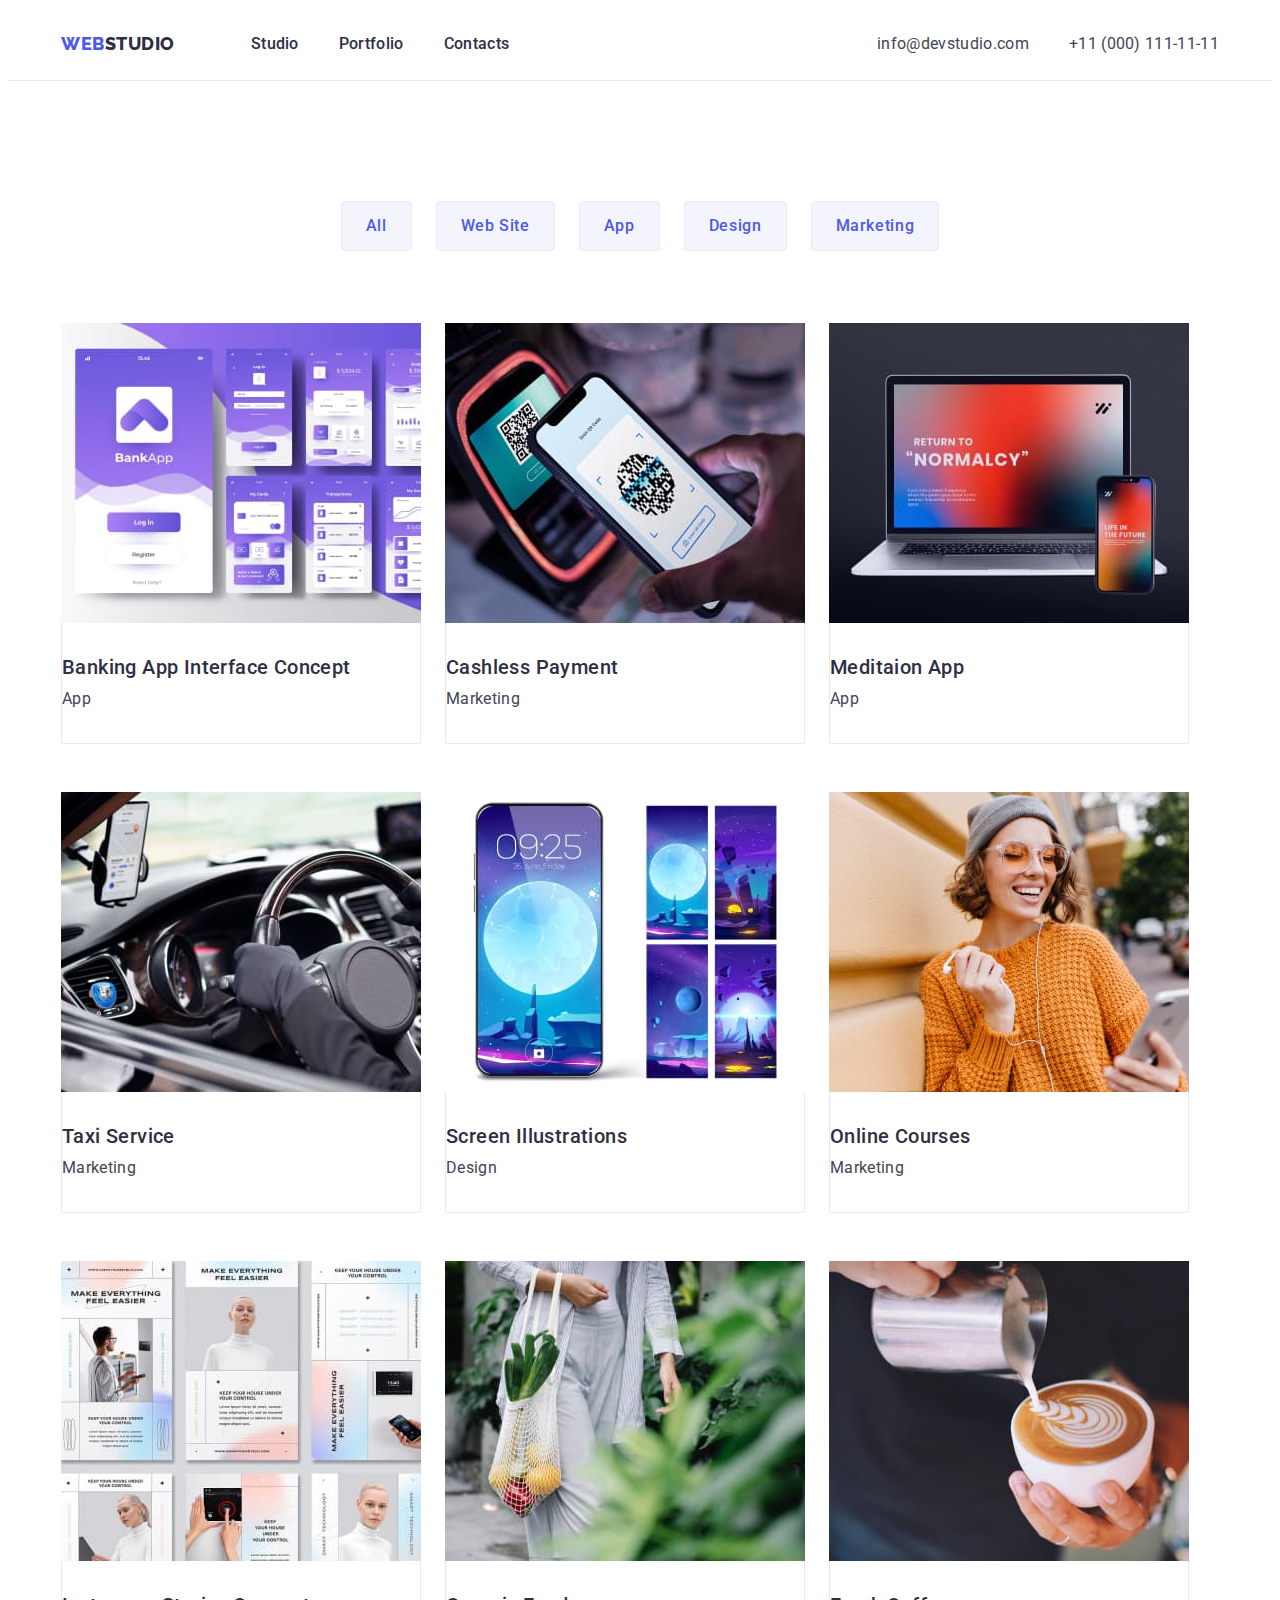
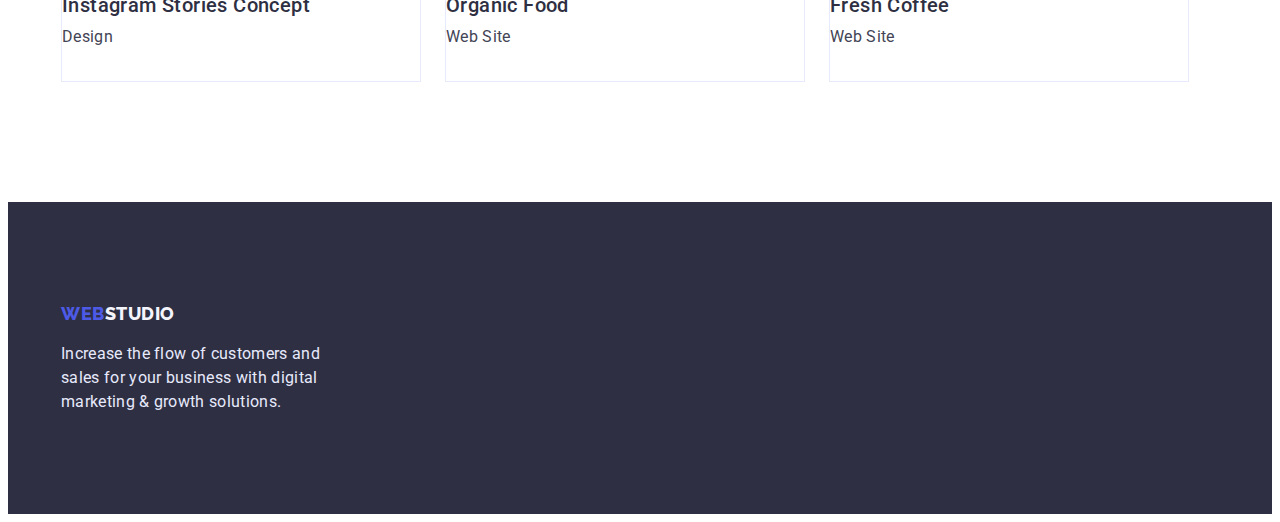
==== commit c6a1744c: "finish" ====
--- a/portfolio.html
+++ b/portfolio.html
@@ -57,7 +57,7 @@
       </div>
     </header>
     <main class="portfolio">
-      <section class="portfolio-filters">
+      <section class="portfolio-filters section">
         <div class="container">
           <h1 class="portfolio-filters-title visually-hidden">Filters</h1>
           <ul class="portfolio-filters-list list">
@@ -216,7 +216,7 @@
     </main>
     <footer class="footer">
       <div class="container">
-        <a class="logo link" href="./index.html"
+        <a class="logo-footer link" href="./index.html"
           ><span class="logo-web link">Web</span
           ><span class="logo-studio-footer link">Studio</span>
         </a>
--- a/css/styles.css
+++ b/css/styles.css
@@ -4,7 +4,12 @@
     --primary-font: 'Roboto', sans-serif;
     --secondary-font: 'Raleway', sans-serif;
     --accent-color:#404BBF ;
-    --main-color:#434455;
+    --main-text-color:#434455;
+    --secondary-text-color: #2E2F42;
+    --white-color: #FFFFFF;
+    --border-color: #E7E9FC;
+    --primary-brand-color: #4D5AE5;
+    --background-color: #F4F4FD;
 }
 
 p ,h1,h2,h3,h4,h5,h6 {
@@ -18,7 +23,7 @@
 
 body {
     font-family: var(--primary-font);
-    color: var(--main-color)
+    color: var(--main-text-color)
 }
 
 .container {
@@ -58,7 +63,7 @@
     text-align: center;
     letter-spacing: 0.02em;
     text-transform: capitalize;
-    color: #2E2F42;
+    color: var(--secondary-text-color);
 }
 
 img {
@@ -74,9 +79,7 @@
 
 /* --------------------HEADER-------------- */
 .header {
-    padding-top: 24px;
-    padding-bottom: 24px;
-    border-bottom: 1px solid #E7E9FC;
+    border-bottom: 1px solid var(--border-color);
 }
 
  .main-nav {
@@ -100,10 +103,10 @@
 }
 
 .logo-web {
-        color: #4D5AE5;
+        color: var(--primary-brand-color);
 }
 .logo-studio {
-        color: #2E2F42;
+        color: var(--secondary-text-color);
 }
 
 .nav-list {
@@ -112,7 +115,6 @@
 }
 
 .nav-list-item {
-    padding: 24px 0;
 }
 
 .nav-list-item:not(:last-child) {
@@ -126,7 +128,7 @@
     font-size: 16px;   
     line-height: 1.5;
     letter-spacing: 0.02em;
-    color: #2E2F42;
+    color: var(--secondary-text-color);
 }
 .nav-link:is(:hover, :focus) {
     color: var(--accent-color);
@@ -156,14 +158,14 @@
     line-height: 1.5;
     padding: 24px 0;
     letter-spacing: 0.02em;
-    color: var(--main-color)
+    color: var(--main-text-color)
 }
 
 /* -----------------------HERO----------------------- */
 .hero {
     padding-top: 188px;
     padding-bottom: 188px;
-    background: #2E2F42;
+    background: var(--secondary-text-color);
     text-align: center;
 }
 
@@ -174,7 +176,7 @@
     text-align: center;
     margin-bottom: 48px;
     letter-spacing: 0.02em;
-    color: #FFFFFF;
+    color: var(--white-color);
 }
 
 .hero-btn {
@@ -184,13 +186,11 @@
     font-family: var(--primary-font);
     font-weight: 500;
     font-size: 16px;
-    width: 169px;
-    height: 56px;
     padding: 16px 32px;
     line-height: 1.5;
     letter-spacing: 0.04em;
-    color: #FFFFFF;
-    background: #4D5AE5;
+    color: var(--white-color);
+    background: var(--primary-brand-color);
     box-shadow: 0px 4px 4px rgba(0, 0, 0, 0.15);
     border-radius: 4px;
 }
@@ -214,28 +214,31 @@
     line-height: 1.2;
     letter-spacing: 0.02em;
     margin-bottom: 8px;
-    color: #2E2F42;
+    color: var(--secondary-text-color);
 }
 
 .describe-list {
     display: flex;
-}
-
-.describe-list-item {}
+    justify-content: space-between;
+}
+
+.describe-list-item {
+    width: 264px;
+}
 
 .describe-text {
     font-weight: 400;
     font-size: 16px;
     line-height: 1.5;
     letter-spacing: 0.02em;
-    color: var(--main-color)
+    color: var(--main-text-color);
 }
 
 .describe-text:not(:last-child) {
-    padding-right: 24px;
+    margin-right: 24px;
 }
 .about {
-    margin-top: 120px;
+    padding-top: 0;
 }
 
 .about-list {
@@ -243,7 +246,7 @@
 }
 
 .about-item:not(:last-child) {
-    padding-right: 24px;
+    margin-right: 24px;
 }
 
 .list {}
@@ -260,7 +263,7 @@
 }
 
 .team {
-    background: #F4F4FD;
+    background: var(--background-color);
 }
 
 .team-list {
@@ -274,8 +277,9 @@
     flex-direction: column;
     justify-content: center;
     align-items: center;
-
-    background: #FFFFFF;
+    padding-bottom: 32px;
+
+    background: var(--white-color);
     box-shadow: 0px 1px 6px rgba(46, 47, 66, 0.08), 0px 1px 1px rgba(46, 47, 66, 0.16), 0px 2px 1px rgba(46, 47, 66, 0.08);
     border-radius: 0px 0px 4px 4px;
    
@@ -285,7 +289,9 @@
     margin-right: 24px;
 }
 
-.team-img {}
+.team-img {
+    margin-bottom: 32px;
+}
 
 .team-name {
     font-weight: 500;
@@ -293,9 +299,8 @@
     line-height: 1.2;
     text-align: center;
     letter-spacing: 0.02em;
-    color: #2E2F42;
-    padding-top: 32px;
-    padding-bottom: 8px;
+    color: var(--secondary-text-color);
+    margin-bottom: 8px;
 }
 
 .team-position {
@@ -304,9 +309,7 @@
     line-height: 1.5;
     text-align: center;
     letter-spacing: 0.02em;
-    color: var(--main-color);
-    padding-bottom: 32px;
-    
+    color: var(--main-text-color);  
 }
 /* --------------------PORTFOLIO BODY-------------- */
 .portfolio {}
@@ -322,13 +325,12 @@
     flex-direction: row;
     justify-content: center;
     align-items: flex-start;
-    padding-top: 96px;
-    padding-bottom: 72px;
+    margin-bottom: 72px;
     gap: 24px;
 }
 
 .portfolio-list {
-    background: #ffffff;
+    background: var(--white-color);
     display: flex;
     flex-wrap: wrap;
     gap: 48px 24px;
@@ -341,22 +343,18 @@
     font-size: 16px;
     line-height: 1.5;
     letter-spacing: 0.04em;
-    color: #4D5AE5;
+    color: var(--primary-brand-color);
     padding: 12px 24px;
-    background: #f4f4fd;
-    border: 1px solid #e7e9fc;
+    background: var(--background-color);
+    border: 1px solid var(--border-color);
     border-radius: 4px;
 }
 .portfolio-filters-btn:is(:hover, :focus) {
     align-items: flex-start;
-    color: #FFFFFF;
+    color: var(--white-color);
     background: var(--accent-color);
     box-shadow: 0px 3px 1px rgba(0, 0, 0, 0.1), 0px 2px 1px rgba(0, 0, 0, 0.08), 0px 2px 2px rgba(0, 0, 0, 0.12);
 }
-    
-.portfolio-list:nth-child(3n) {
-    display: flex;
-}
 
 .portfolio-filters-item {
  
@@ -371,7 +369,9 @@
 }
 
 .portfolio-img-desc {
-    border: 1px solid #e7e9fc;
+    border: 1px solid var(--border-color);
+    border-top: none;
+    padding: 32px 0;
 }
 
 .portfolio-title {
@@ -379,16 +379,15 @@
     font-size: 20px;
     line-height: 1.2;
     letter-spacing: 0.02em;
-    color: #2E2F42;
-    padding-top: 32px;
+    color: var(--secondary-text-color);
 }
 
 .portfolio-text {
     font-size: 16px;
     line-height: 1.5;
     letter-spacing: 0.02em;
-    color: var(--main-color);
-    padding-top: 8px;
+    color: var(--main-text-color);
+    margin-top: 8px;
 }
 
 
@@ -397,17 +396,29 @@
 .footer {
     padding-top: 100px;
     padding-bottom: 100px;
-    background: #2E2F42 ;
+    background: var(--secondary-text-color) ;
+}
+
+.logo-footer {
+    font-family: var(--secondary-font);
+    font-weight: 800;
+    font-size: 18px;
+    line-height: 1.33;
+    display: flex;
+    align-items: center;
+    letter-spacing: 0.03em;
+    text-transform: uppercase;
+    margin-bottom: 16px;
 }
 
 .logo-studio-footer {
-    color: #F4F4FD;
+    color: var(--background-color);
 }
 
 .footer-text {
         font-size: 16px;
         line-height: 1.5;
         letter-spacing: 0.02em;
-        color: #E7E9FC;
-}
-
+        color: var(--border-color);
+}
+
